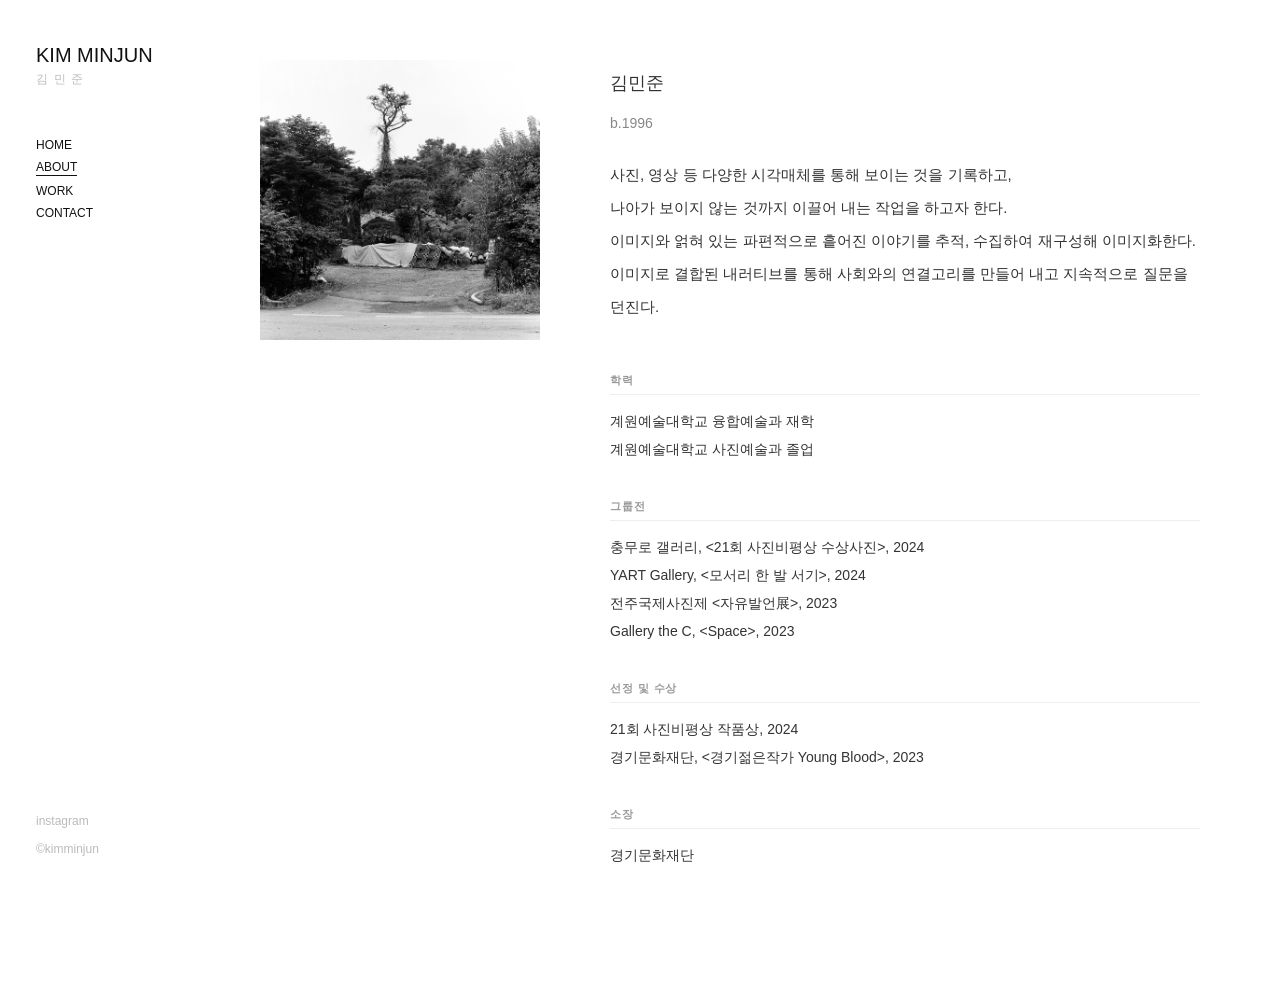
==== about.html @ 9ec2974b "init: KIM MINJUN portfolio site" ====
<!DOCTYPE html>
<html lang="ko">
<head>
    <meta charset="UTF-8">
    <meta name="viewport" content="width=device-width, initial-scale=1.0">
    <title>KIM MINJUN — ABOUT</title>
    <link rel="stylesheet" href="css/style.css">
</head>
<body>
<div id="wrap">
    <aside id="sidebar">
        <div class="site-name">
            <h1><a href="index.html">KIM MINJUN</a></h1>
            <p>김 민 준</p>
        </div>
        <nav>
            <ul>
                <li><a href="index.html">HOME</a></li>
                <li><a href="about.html" class="active">ABOUT</a></li>
                <li><a href="work_taean.html">WORK</a></li>
                <li><a href="contact.html">CONTACT</a></li>
            </ul>
        </nav>
        <div class="sidebar-footer">
            <a href="https://www.instagram.com/min__dung/" target="_blank">instagram</a>
            <br><br>
            &copy;kimminjun
        </div>
    </aside>

    <main id="main">
        <div id="about-inner">
            <div id="about-photo">
                <!-- ★ 프로필 사진 변경 시: src 경로만 교체 -->
                <img src="img/about.jpg" alt="김민준">
            </div>
            <div id="about-text">
                <div class="bio">
                    <!-- ★ 이름/생년 수정 시 아래 p 태그 내용 변경 -->
                    <p class="name">김민준</p>
                    <p class="birth">b.1996</p>
                    <!-- ★ 작가 노트(소개글) 수정 시 아래 p 태그 내용 변경 -->
                    <p>
                        사진, 영상 등 다양한 시각매체를 통해 보이는 것을 기록하고,<br>
                        나아가 보이지 않는 것까지 이끌어 내는 작업을 하고자 한다.<br>
                        이미지와 얽혀 있는 파편적으로 흩어진 이야기를 추적, 수집하여 재구성해 이미지화한다.<br>
                        이미지로 결합된 내러티브를 통해 사회와의 연결고리를 만들어 내고 지속적으로 질문을 던진다.
                    </p>
                </div>

                <!-- ★ CV 항목 추가/수정 시: 해당 cv-block 안의 li 추가 또는 내용 변경 -->
                <!-- ★ 새 카테고리(개인전 등) 추가 시: cv-block 블록 전체 복사해서 h3/li 내용 변경 -->
                <div class="cv-block">
                    <h3>학력</h3>
                    <ul>
                        <li>계원예술대학교 융합예술과 재학</li>
                        <li>계원예술대학교 사진예술과 졸업</li>
                    </ul>
                </div>

                <div class="cv-block">
                    <h3>그룹전</h3>
                    <ul>
                        <li>충무로 갤러리, &lt;21회 사진비평상 수상사진&gt;, 2024</li>
                        <li>YART Gallery, &lt;모서리 한 발 서기&gt;, 2024</li>
                        <li>전주국제사진제 &lt;자유발언展&gt;, 2023</li>
                        <li>Gallery the C, &lt;Space&gt;, 2023</li>
                    </ul>
                </div>

                <div class="cv-block">
                    <h3>선정 및 수상</h3>
                    <ul>
                        <li>21회 사진비평상 작품상, 2024</li>
                        <li>경기문화재단, &lt;경기젊은작가 Young Blood&gt;, 2023</li>
                    </ul>
                </div>

                <div class="cv-block">
                    <h3>소장</h3>
                    <ul>
                        <li>경기문화재단</li>
                    </ul>
                </div>
            </div>
        </div>
    </main>
</div>
<script src="js/main.js"></script>
</body>
</html>
---- css/style.css ----
* {
    margin: 0;
    padding: 0;
    box-sizing: border-box;
}

body {
    font-family: 'Helvetica Neue', Helvetica, Arial, sans-serif;
    font-size: 14px;
    font-weight: 300;
    color: #111;
    background: #fff;
}

a {
    text-decoration: none;
    color: inherit;
}



/* ── 레이아웃 ── */
#wrap {
    display: flex;
    min-height: 100vh;
}

/* ── 좌측 사이드바 ── */
#sidebar {
    position: fixed;
    top: 0;
    left: 0;
    width: 210px;
    height: 100vh;
    padding: 44px 36px;
    display: flex;
    flex-direction: column;
    z-index: 100;
    background: #fff;
}

#sidebar .site-name {
    margin-bottom: 48px;
}

#sidebar .site-name h1 {
    font-size: 20px;
    font-weight: 500;
    letter-spacing: 0;
    margin-bottom: 4px;
}

#sidebar .site-name p {
    font-size: 12px;
    font-weight: 300;
    color: #bbb;
    letter-spacing: 0.1em;
}

#sidebar nav ul {
    list-style: none;
}

#sidebar nav > ul > li {
    margin-bottom: 6px;
}

#sidebar nav > ul > li > a {
    font-size: 12px;
    font-weight: 300;
    color: #111;
    transition: opacity 0.2s;
    display: inline-block;
}

#sidebar nav > ul > li > a:hover {
    opacity: 0.4;
}

#sidebar nav > ul > li > a.active {
    font-weight: 400;
    opacity: 1;
    border-bottom: 1px solid #111;
    padding-bottom: 1px;
}

/* 작품 서브메뉴 */
#sidebar .sub-nav {
    margin-top: 8px;
    padding-left: 12px;
    list-style: none;
}

#sidebar .sub-nav li {
    margin-bottom: 5px;
}

#sidebar .sub-nav li a {
    font-size: 11px;
    font-weight: 300;
    color: #bbb;
    transition: color 0.2s;
}

#sidebar .sub-nav li a:hover,
#sidebar .sub-nav li a.active {
    color: #111;
    font-weight: 400;
}

/* 사이드바 하단 */
#sidebar .sidebar-footer {
    margin-top: auto;
    font-size: 12px;
    color: #bbb;
}

#sidebar .sidebar-footer a {
    color: #bbb;
    transition: color 0.2s;
}

#sidebar .sidebar-footer a:hover {
    color: #111;
}

/* ── 메인 콘텐츠 ── */
#main {
    margin-left: 210px;
    flex: 1;
    min-height: 100vh;
}

/* ─────────────────────────────
   HOME
───────────────────────────── */
#home-wrap {
    height: 100vh;
    display: flex;
    align-items: center;
    justify-content: flex-end;
}

.home-photo {
    height: 100vh;
}

.home-photo img {
    display: block;
    height: 100%;
    width: auto;
}

/* ─────────────────────────────
   WORK GRID
───────────────────────────── */
#work-grid {
    padding: 50px 50px 80px 40px;
    columns: 2;
    column-gap: 20px;
}

.grid-item {
    break-inside: avoid;
    margin-bottom: 20px;
}

.grid-item img {
    width: 100%;
    height: auto;
    display: block;
}

.grid-item .caption {
    margin-top: 8px;
    font-size: 12px;
    color: #aaa;
    line-height: 1.6;
}

/* ─────────────────────────────
   ABOUT
───────────────────────────── */
#about-inner {
    display: flex;
    padding: 60px 80px 80px 50px;
    gap: 70px;
    min-height: 100vh;
}

#about-photo {
    width: 280px;
    flex-shrink: 0;
}

#about-photo img {
    width: 100%;
    height: auto;
    display: block;
}

#about-text {
    flex: 1;
    padding-top: 4px;
}

#about-text .bio {
    margin-bottom: 50px;
}

#about-text .bio .name {
    font-size: 18px;
    font-weight: 500;
    margin-bottom: 4px;
}

#about-text .bio .birth {
    font-size: 14px;
    font-weight: 300;
    color: #888;
    margin-bottom: 20px;
}

#about-text .bio p {
    font-size: 15px;
    font-weight: 300;
    color: #333;
    line-height: 2.2;
}

#about-text .cv-block {
    margin-bottom: 36px;
}

#about-text .cv-block h3 {
    font-size: 11px;
    font-weight: bold;
    letter-spacing: 0.08em;
    color: #999;
    margin-bottom: 12px;
    border-bottom: 1px solid #eee;
    padding-bottom: 6px;
}

#about-text .cv-block ul {
    list-style: none;
}

#about-text .cv-block ul li {
    font-size: 14px;
    font-weight: 300;
    color: #333;
    line-height: 2;
}

/* ─────────────────────────────
   WORK (슬라이더)
───────────────────────────── */
#work-wrap {
    display: flex;
    flex-direction: column;
    height: 100vh;
}

#work-inner {
    position: relative;
    flex: 1;
    overflow: hidden;
    background: #fff;
}

.slide {
    position: absolute;
    top: 0; left: 0;
    width: 100%;
    height: 100%;
    display: flex;
    align-items: center;
    justify-content: center;
    opacity: 0;
    transition: opacity 0.6s ease;
    pointer-events: none;
}

.slide.active {
    opacity: 1;
    pointer-events: auto;
}

.slide img {
    max-width: 100%;
    max-height: 100%;
    object-fit: contain;
}

/* 텍스트 슬라이드 */
.slide-text {
    padding: 40px;
    font-size: 15px;
    font-weight: 300;
    line-height: 1.9;
    color: #444;
}

.slide-text p {
    margin-bottom: 1.2em;
}

.slide-text p:last-child {
    margin-bottom: 0;
}

/* 슬라이더 컨트롤 - 이미지 아래 별도 바 */
.slider-controls {
    height: 50px;
    display: flex;
    align-items: center;
    justify-content: flex-end;
    padding: 0 40px;
    gap: 16px;
    border-top: 1px solid #f0f0f0;
    flex-shrink: 0;
}

.slider-btn {
    background: none;
    border: none;
    cursor: pointer;
    font-size: 16px;
    color: #bbb;
    padding: 4px 8px;
    transition: color 0.2s;
    font-family: inherit;
}

.slider-btn:hover {
    color: #111;
}

.slider-counter {
    font-size: 12px;
    color: #bbb;
    min-width: 44px;
    text-align: center;
}

/* ─────────────────────────────
   CONTACT
───────────────────────────── */
#contact-inner {
    padding: 60px 80px 80px 50px;
    min-height: 100vh;
}

.contact-email-block {
    margin-bottom: 60px;
}

.contact-email-block .label {
    font-size: 12px;
    color: #aaa;
    margin-bottom: 8px;
}

.contact-email-block a {
    font-size: 14px;
    color: #111;
    border-bottom: 1px solid #111;
    padding-bottom: 1px;
    transition: opacity 0.2s;
}

.contact-email-block a:hover {
    opacity: 0.4;
}

#contact-form {
    max-width: 380px;
}

.form-group {
    margin-bottom: 24px;
}

.form-group label {
    display: block;
    font-size: 12px;
    color: #aaa;
    margin-bottom: 8px;
}

.form-group input,
.form-group textarea {
    width: 100%;
    border: none;
    border-bottom: 1px solid #ddd;
    outline: none;
    font-size: 14px;
    padding: 6px 0;
    font-family: inherit;
    background: transparent;
    color: #111;
    transition: border-color 0.2s;
}

.form-group input:focus,
.form-group textarea:focus {
    border-bottom-color: #111;
}

.form-group textarea {
    resize: none;
    height: 90px;
    display: block;
}

#contact-form .submit-btn {
    margin-top: 10px;
    background: none;
    border: 1px solid #111;
    font-size: 12px;
    letter-spacing: 0.1em;
    padding: 10px 32px;
    cursor: pointer;
    font-family: inherit;
    color: #111;
    transition: all 0.25s;
}

#contact-form .submit-btn:hover {
    background: #111;
    color: #fff;
}

/* ─────────────────────────────
   MOBILE
───────────────────────────── */
.mobile-topbar {
    display: none;
}

@media (max-width: 768px) {
    /* 상단 바 */
    .mobile-topbar {
        display: flex;
        align-items: center;
        justify-content: space-between;
        position: fixed;
        top: 0;
        left: 0;
        right: 0;
        height: 52px;
        padding: 0 24px;
        background: #fff;
        z-index: 200;
        border-bottom: 1px solid #f0f0f0;
    }

    .mobile-topbar .top-name {
        font-size: 15px;
        font-weight: 500;
        text-decoration: none;
        color: #111;
    }

    .mobile-topbar .hamburger {
        background: none;
        border: none;
        cursor: pointer;
        padding: 4px;
        display: flex;
        flex-direction: column;
        gap: 5px;
    }

    .mobile-topbar .hamburger span {
        display: block;
        width: 22px;
        height: 1px;
        background: #111;
        transition: all 0.3s;
    }

    /* 햄버거 열렸을 때 X */
    .hamburger.open span:nth-child(1) {
        transform: translateY(6px) rotate(45deg);
    }
    .hamburger.open span:nth-child(2) {
        opacity: 0;
    }
    .hamburger.open span:nth-child(3) {
        transform: translateY(-6px) rotate(-45deg);
    }

    /* 사이드바 오프스크린 */
    #sidebar {
        transform: translateX(-100%);
        transition: transform 0.3s ease;
        z-index: 150;
        padding-top: 72px;
    }

    #sidebar.open {
        transform: translateX(0);
    }

    /* 오버레이 */
    .sidebar-overlay {
        display: none;
        position: fixed;
        inset: 0;
        background: rgba(255,255,255,0.7);
        z-index: 140;
    }

    .sidebar-overlay.show {
        display: block;
    }

    /* 메인 풀폭 */
    #main {
        margin-left: 0;
        padding-top: 52px;
    }

    /* 홈 이미지 모바일 */
    #home-wrap {
        height: calc(100vh - 52px);
    }

    /* about 세로 정렬 */
    #about-inner {
        flex-direction: column;
        padding: 30px 24px 60px;
        gap: 40px;
    }

    #about-photo {
        width: 100%;
        max-width: 280px;
    }

    /* contact */
    #contact-inner {
        padding: 30px 24px 60px;
    }

    /* 슬라이드 텍스트 */
    .slide-text {
        padding: 24px;
        font-size: 14px;
    }

    .slider-controls {
        padding: 0 20px;
    }
}
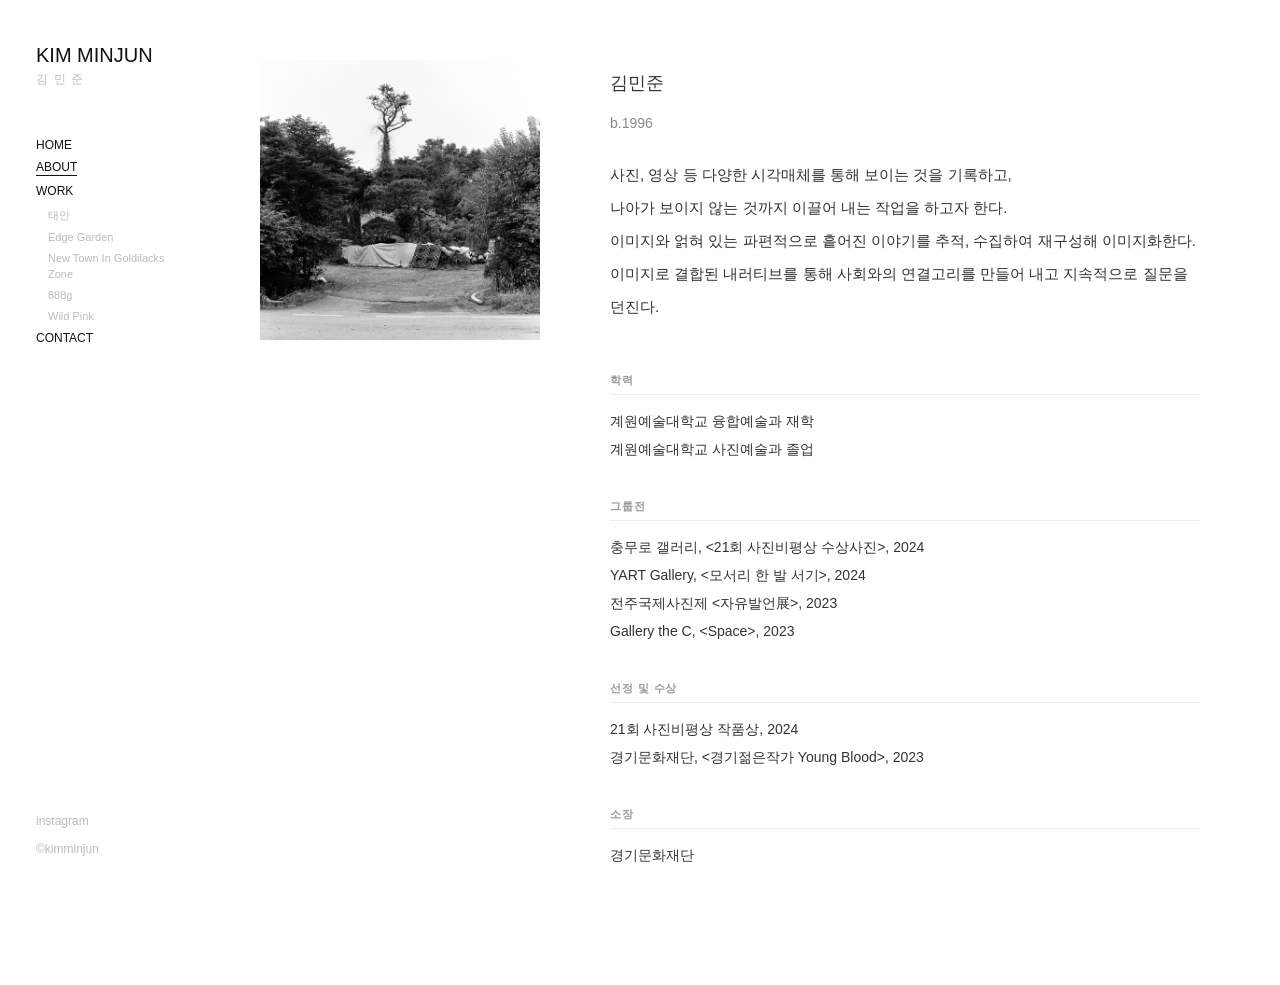
==== commit b4f1fda7: "fix: work submenu on all pages, mobile home image" ====
--- a/about.html
+++ b/about.html
@@ -17,7 +17,16 @@
             <ul>
                 <li><a href="index.html">HOME</a></li>
                 <li><a href="about.html" class="active">ABOUT</a></li>
-                <li><a href="work_taean.html">WORK</a></li>
+                <li><a href="work_taean.html">WORK</a>
+                    <ul class="sub-nav">
+                        <!-- ★ 새 작업 시리즈 추가 시: 아래에 li 하나 추가 -->
+                        <li><a href="work_taean.html">태안</a></li>
+                        <li><a href="work_edge-garden.html">Edge Garden</a></li>
+                        <li><a href="work_goldilacks.html">New Town In Goldilacks Zone</a></li>
+                        <li><a href="work_888g.html">888g</a></li>
+                        <li><a href="work_wild-pink.html">Wild Pink</a></li>
+                    </ul>
+                </li>
                 <li><a href="contact.html">CONTACT</a></li>
             </ul>
         </nav>
--- a/css/style.css
+++ b/css/style.css
@@ -526,6 +526,51 @@
     /* 홈 이미지 모바일 */
     #home-wrap {
         height: calc(100vh - 52px);
+        justify-content: center;
+        align-items: flex-start;
+    }
+
+    .home-photo {
+        width: 100%;
+        height: 75vw;
+    }
+
+    .home-photo img {
+        width: 100%;
+        height: 100%;
+        object-fit: cover;
+        object-position: center;
+    }
+
+    /* 모바일 WORK 서브메뉴 - 기본 숨김 */
+    #sidebar .sub-nav {
+        display: none;
+    }
+
+    #sidebar .sub-nav.open {
+        display: block;
+    }
+
+    /* work 슬라이더 */
+    #work-wrap {
+        height: calc(100vh - 52px);
+    }
+
+    /* 슬라이더 버튼 탭 영역 크게 */
+    .slider-btn {
+        font-size: 20px;
+        padding: 10px 16px;
+    }
+
+    .slider-controls {
+        height: 60px;
+        padding: 0 20px;
+    }
+
+    /* 슬라이드 텍스트 */
+    .slide-text {
+        padding: 24px;
+        font-size: 14px;
     }
 
     /* about 세로 정렬 */
@@ -537,7 +582,7 @@
 
     #about-photo {
         width: 100%;
-        max-width: 280px;
+        max-width: 240px;
     }
 
     /* contact */
@@ -545,13 +590,7 @@
         padding: 30px 24px 60px;
     }
 
-    /* 슬라이드 텍스트 */
-    .slide-text {
-        padding: 24px;
-        font-size: 14px;
-    }
-
-    .slider-controls {
-        padding: 0 20px;
-    }
-}
+    #contact-form {
+        max-width: 100%;
+    }
+}
